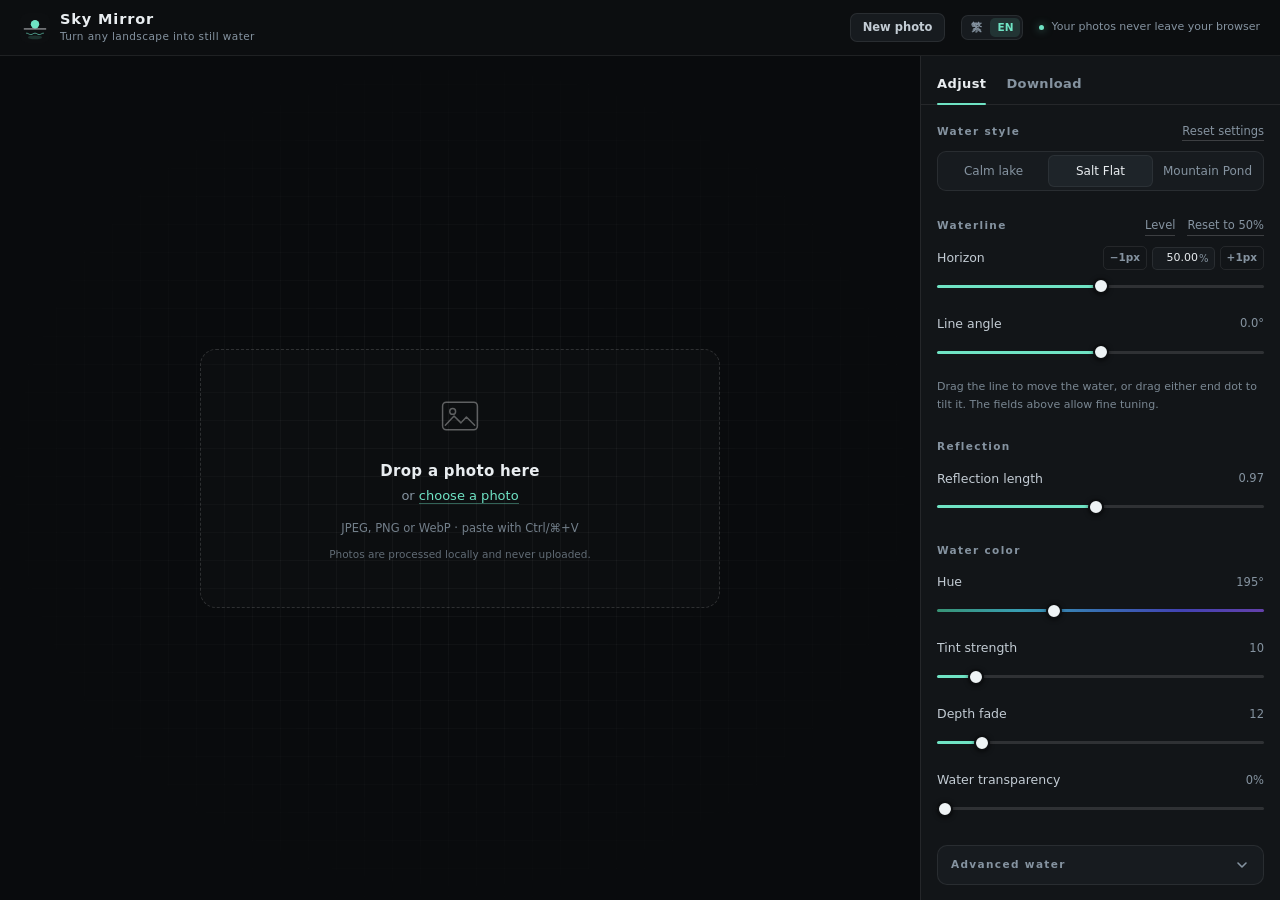
==== index.html @ b27d6a56 "Initial commit — 天空之鏡：把風景照變成水面倒影 純前端的照片倒影產生器。上傳風景照、拖曳水面線、調整倒影與水色、 拖曳裁切框，下載原像素圖片。無後端、不載入外部資源、照片不上傳、 不" ====
<!doctype html>
<html lang="zh-Hant">
<head>
<meta charset="utf-8">
<meta name="viewport" content="width=device-width, initial-scale=1, viewport-fit=cover">
<meta name="theme-color" content="#0d0f11">
<meta name="description" content="上傳照片，拖一條水平線，把風景變成天空之鏡。所有運算都在瀏覽器完成，照片不會上傳。">
<title>天空之鏡 — 把風景變成一水面</title>
<link rel="icon" href="assets/favicon.svg" type="image/svg+xml">
<link rel="stylesheet" href="styles.css">
</head>
<body>

<header class="topbar">
  <div class="brand">
    <img class="brand-mark" src="assets/favicon.svg" alt="" width="30" height="30">
    <div class="brand-text">
      <h1 data-i18n="appName">天空之鏡</h1>
      <p data-i18n="tagline">把風景變成一水面</p>
    </div>
  </div>
  <div class="topbar-side">
    <button type="button" class="topbar-open" id="openPhotoBtn" data-i18n="openPhoto">換照片</button>
    <div class="lang-toggle" role="group" aria-label="語言" data-i18n-aria="langAria">
      <button type="button" data-lang="zh" aria-pressed="true">繁</button>
      <button type="button" data-lang="en" aria-pressed="false">EN</button>
    </div>
    <p class="privacy"><span class="privacy-dot" aria-hidden="true"></span><span data-i18n="privacy">照片不會離開你的瀏覽器</span></p>
  </div>
</header>

<main class="workspace">
  <section class="stage" id="stage" aria-label="預覽區" data-i18n-aria="stageAria">
    <div class="stage-inner" id="stageInner">

      <div class="dropzone" id="dropzone" role="button" tabindex="0" aria-label="上傳照片" data-i18n-aria="uploadAria">
        <svg class="dz-icon" viewBox="0 0 48 48" fill="none" aria-hidden="true">
          <rect x="5" y="9" width="38" height="30" rx="4" stroke="currentColor" stroke-width="1.6"/>
          <circle cx="16" cy="19" r="3.2" stroke="currentColor" stroke-width="1.6"/>
          <path d="M8 34l9.5-10 7.5 7.5L31 25l9 9" stroke="currentColor" stroke-width="1.6" stroke-linecap="round" stroke-linejoin="round"/>
        </svg>
        <p class="dz-title" data-i18n="dzTitle">拖放照片到這裡</p>
        <p class="dz-sub"><span data-i18n="dzOr">或</span> <span class="dz-link" data-i18n="dzChoose">選擇照片</span></p>
        <p class="dz-hint" data-i18n="dzHint">支援 JPEG、PNG、WebP・也可直接貼上（Ctrl/⌘+V）</p>
        <p class="dz-privacy" data-i18n="privacyShort">照片不會上傳，只在你的瀏覽器裡處理。</p>
      </div>

      <div class="canvas-frame" id="canvasFrame" hidden>
        <canvas id="preview"></canvas>

        <div class="horizon" id="horizon" tabindex="0" role="slider"
             aria-label="水平線位置" data-i18n-aria="horizonAria"
             aria-valuemin="0" aria-valuemax="100" aria-valuenow="50" aria-valuetext="50%">
          <span class="horizon-handle horizon-handle--left" data-end="left" aria-hidden="true"></span>
          <span class="horizon-handle horizon-handle--right" data-end="right" aria-hidden="true"></span>
        </div>
        <div class="horizon-label" id="horizonLabel">50.00%</div>

        <div class="crop-layer" id="cropLayer" hidden>
          <div class="crop-frame" id="cropFrame" tabindex="0" role="group"
               aria-label="下載裁切範圍" data-i18n-aria="cropFrameAria">
            <span class="crop-size" id="cropSize"></span>
            <span class="crop-grid" aria-hidden="true"></span>
            <span class="crop-handle crop-handle--nw" data-handle="nw" aria-hidden="true"></span>
            <span class="crop-handle crop-handle--n" data-handle="n" aria-hidden="true"></span>
            <span class="crop-handle crop-handle--ne" data-handle="ne" aria-hidden="true"></span>
            <span class="crop-handle crop-handle--e" data-handle="e" aria-hidden="true"></span>
            <span class="crop-handle crop-handle--se" data-handle="se" aria-hidden="true"></span>
            <span class="crop-handle crop-handle--s" data-handle="s" aria-hidden="true"></span>
            <span class="crop-handle crop-handle--sw" data-handle="sw" aria-hidden="true"></span>
            <span class="crop-handle crop-handle--w" data-handle="w" aria-hidden="true"></span>
          </div>
        </div>

        <div class="stage-tools">
          <button type="button" class="tool-btn" id="compareBtn" aria-pressed="false" data-i18n="compare">看原圖</button>
          <button type="button" class="tool-btn" id="resetBtn" data-i18n="reset">重設</button>
        </div>
        <div class="stage-meta" id="stageMeta"></div>
      </div>

      <div class="loading" id="loading" hidden>
        <span class="spinner" aria-hidden="true"></span>
        <span id="loadingText" data-i18n="loading">讀取照片…</span>
      </div>
    </div>
  </section>

  <aside class="panel is-peek" id="panel" aria-label="設定面板" data-i18n-aria="panelAria">
    <div class="sheet-head">
      <div class="sheet-grip" id="sheetGrip" role="button" tabindex="0"
           aria-label="展開或收合面板" data-i18n-aria="gripAria" aria-expanded="false"><span></span></div>
      <div class="tabs" role="tablist">
        <button class="tab is-active" id="tabAdjust" role="tab" aria-selected="true"
                aria-controls="paneAdjust" type="button" data-i18n="tabAdjust">調整</button>
        <button class="tab" id="tabDownload" role="tab" aria-selected="false"
                aria-controls="paneDownload" type="button" data-i18n="tabDownload">下載</button>
      </div>
    </div>

    <div class="panel-scroll">
      <div class="pane" id="paneAdjust" role="tabpanel" aria-labelledby="tabAdjust">

        <section class="group style-block">
          <div class="group-head">
            <h2 data-i18n="groupStyle">水波風格</h2>
            <div class="group-actions">
              <button type="button" class="link-btn" id="resetParamsBtn" data-i18n="resetParams">重設參數</button>
            </div>
          </div>
          <div class="segmented" id="styleOptions" role="radiogroup" aria-label="水波風格" data-i18n-aria="groupStyle"></div>
        </section>

        <section class="group">
          <div class="group-head">
            <h2 data-i18n="groupWaterline">水面位置</h2>
            <div class="group-actions">
              <button type="button" class="link-btn" id="levelBtn" data-i18n="levelBtn">校正水平</button>
              <button type="button" class="link-btn" id="resetHorizon" data-i18n="resetHorizon">回到 50%</button>
            </div>
          </div>
          <div class="control">
            <div class="control-head">
              <label for="horizonRange" data-i18n="horizon">水平線</label>
              <div class="horizon-tools">
                <button type="button" class="step-btn" id="horizonMinus" aria-label="水平線往上 1 像素" data-i18n-aria="horizonMinusAria">−1px</button>
                <span class="number-wrap">
                  <input type="number" id="horizonNumber" min="0" max="100" step="0.1"
                         inputmode="decimal" value="50.00" aria-label="水平線百分比" data-i18n-aria="horizonNumberAria">
                  <span class="unit">%</span>
                </span>
                <button type="button" class="step-btn" id="horizonPlus" aria-label="水平線往下 1 像素" data-i18n-aria="horizonPlusAria">+1px</button>
              </div>
            </div>
            <input type="range" id="horizonRange" min="0" max="100" step="0.1" value="50">
          </div>
          <div class="control">
            <div class="control-head">
              <label for="tiltRange" data-i18n="tilt">水平角度</label>
              <span class="control-value" id="tiltValue">0.0°</span>
            </div>
            <input type="range" id="tiltRange" min="-89" max="89" step="0.1" value="0"
                   aria-label="水平線角度" data-i18n-aria="tiltAria">
          </div>
          <p class="hint" data-i18n="horizonHint">拖曳白線可移動水面，拖曳兩端圓點可傾斜；也可用上面的數字微調。</p>
        </section>

        <section class="group">
          <h2 data-i18n="groupReflection">倒影</h2>
          <div id="controlsReflection"></div>
        </section>

        <section class="group">
          <h2 data-i18n="groupWater">水色</h2>
          <div id="controlsWater"></div>
        </section>

        <details class="group advanced" id="advancedGroup">
          <summary class="advanced-summary">
            <span data-i18n="advanced">進階水波</span>
            <svg class="chev" viewBox="0 0 16 16" fill="none" aria-hidden="true">
              <path d="M4 6l4 4 4-4" stroke="currentColor" stroke-width="1.6" stroke-linecap="round" stroke-linejoin="round"/>
            </svg>
          </summary>
          <div id="controlsAdvanced"></div>

          <details class="group feature" id="featureNoise" open>
            <summary class="advanced-summary">
              <span data-i18n="featNoise">噪聲位移</span>
              <svg class="chev" viewBox="0 0 16 16" fill="none" aria-hidden="true">
                <path d="M4 6l4 4 4-4" stroke="currentColor" stroke-width="1.6" stroke-linecap="round" stroke-linejoin="round"/>
              </svg>
            </summary>
            <div id="controlsNoise"></div>
          </details>

          <details class="group feature" id="featurePersp" open>
            <summary class="advanced-summary">
              <span data-i18n="featPersp">深度透視</span>
              <svg class="chev" viewBox="0 0 16 16" fill="none" aria-hidden="true">
                <path d="M4 6l4 4 4-4" stroke="currentColor" stroke-width="1.6" stroke-linecap="round" stroke-linejoin="round"/>
              </svg>
            </summary>
            <div id="controlsPersp"></div>
          </details>

        </details>

        <p class="hint hint--foot" id="hintFoot" data-i18n="hintFoot">倒影只取自水平線以上的畫面。被前景遮住的景物，水裡不會出現。</p>
      </div>

      <div class="pane" id="paneDownload" role="tabpanel" aria-labelledby="tabDownload" hidden>
        <section class="group">
          <h2 data-i18n="outputSize">裁切比例</h2>
          <div class="segmented" id="ratioOptions" role="radiogroup" aria-label="裁切比例" data-i18n-aria="outputSizeAria"></div>
          <p class="estimate" id="estimate">—</p>
          <p class="hint" id="cropNote" data-i18n="cropNote">拖曳框內可移動；拉四角或四邊可調整大小。</p>
        </section>

        <section class="group">
          <h2 data-i18n="format">格式</h2>
          <div class="segmented" id="formatOptions" role="radiogroup" aria-label="輸出格式" data-i18n-aria="formatAria"></div>
          <div class="control control-quality" id="qualityRow">
            <div class="control-head">
              <label for="quality" data-i18n="jpegQuality">JPEG 品質</label>
              <span class="control-value" id="qualityValue">92</span>
            </div>
            <input type="range" id="quality" min="60" max="100" step="1" value="92">
          </div>
        </section>

        <div class="export-actions">
          <button type="button" class="primary-btn" id="exportBtn" disabled data-i18n="downloadBtn">下載圖片</button>
          <div class="export-progress" id="exportProgress" hidden>
            <div class="progress-track"><div class="progress-bar" id="progressBar"></div></div>
            <div class="progress-meta">
              <span id="progressText">0%</span>
              <button type="button" class="link-btn" id="cancelExport" data-i18n="cancel">取消</button>
            </div>
          </div>
          <p class="hint" data-i18n="downloadHint">下載時會用所選尺寸重新完整運算；完成後自動儲存。</p>
        </div>
      </div>
    </div>
  </aside>
</main>

<input type="file" id="fileInput" accept="image/*" hidden>
<div class="toast" id="toast" role="status" aria-live="polite"></div>

<script src="render.js"></script>
<script src="app.js"></script>
</body>
</html>
---- styles.css ----
:root {
  --bg: #0b0d0f;
  --surface: #121518;
  --surface-2: #171b1f;
  --surface-3: #1e2429;
  --line: rgba(255, 255, 255, .08);
  --line-strong: rgba(255, 255, 255, .15);
  --text: #e9edf0;
  --text-2: #c3ccd4;
  --muted: #8593a0;
  --accent: #6fe3c4;
  --accent-dim: rgba(111, 227, 196, .13);
  --danger: #ff8b7a;
  --header-h: 56px;
  --panel-w: 360px;
  --ease: cubic-bezier(.22, .61, .36, 1);
}

* { box-sizing: border-box; }

[hidden] { display: none !important; }

html, body { height: 100%; }

html {
  color-scheme: dark;
  -webkit-text-size-adjust: 100%;
}

body {
  margin: 0;
  height: 100dvh;
  display: flex;
  flex-direction: column;
  overflow: hidden;
  background: var(--bg);
  color: var(--text);
  font-family: system-ui, -apple-system, "Segoe UI", "Noto Sans TC", "PingFang TC", "Microsoft JhengHei", sans-serif;
  font-size: 14px;
  line-height: 1.5;
  -webkit-font-smoothing: antialiased;
  overscroll-behavior: none;
}

::selection { background: rgba(111, 227, 196, .25); }

button, input { font: inherit; color: inherit; }

button { cursor: pointer; }

:focus-visible {
  outline: 2px solid var(--accent);
  outline-offset: 2px;
}

/* ---------- 頂部 ---------- */

.topbar {
  flex: 0 0 var(--header-h);
  height: var(--header-h);
  display: flex;
  align-items: center;
  justify-content: space-between;
  gap: 16px;
  padding: 0 20px;
  padding-top: env(safe-area-inset-top);
  background: rgba(13, 15, 17, .92);
  border-bottom: 1px solid var(--line);
  z-index: 40;
}

.brand {
  display: flex;
  align-items: center;
  gap: 10px;
  min-width: 0;
}

.brand-mark {
  width: 30px;
  height: 30px;
  border-radius: 8px;
  flex: 0 0 auto;
}

.brand-text h1 {
  margin: 0;
  font-size: 14.5px;
  font-weight: 650;
  letter-spacing: .06em;
  line-height: 1.25;
}

.brand-text p {
  margin: 1px 0 0;
  font-size: 10.5px;
  color: var(--muted);
  letter-spacing: .04em;
}

.privacy {
  display: flex;
  align-items: center;
  gap: 7px;
  margin: 0;
  font-size: 11px;
  color: var(--muted);
  white-space: nowrap;
}

.privacy-dot {
  width: 5px;
  height: 5px;
  border-radius: 50%;
  background: var(--accent);
  box-shadow: 0 0 8px rgba(111, 227, 196, .6);
}

.topbar-side {
  display: flex;
  align-items: center;
  gap: 16px;
  min-width: 0;
}

.topbar-open {
  flex: 0 0 auto;
  padding: 5px 12px;
  font-size: 11.5px;
  font-weight: 600;
  color: var(--text-2);
  background: var(--surface-2);
  border: 1px solid var(--line);
  border-radius: 7px;
  transition: color .14s, background .14s, border-color .14s;
}

.topbar-open:hover {
  color: var(--accent);
  border-color: var(--accent);
  background: var(--accent-dim);
}

.lang-toggle {
  display: inline-flex;
  flex: 0 0 auto;
  gap: 1px;
  padding: 2px;
  background: var(--surface-2);
  border: 1px solid var(--line);
  border-radius: 7px;
}

.lang-toggle button {
  padding: 1px 7px;
  font-size: 10.5px;
  font-weight: 600;
  line-height: 1.7;
  color: var(--muted);
  background: none;
  border: 0;
  border-radius: 5px;
  transition: color .14s, background .14s;
}

.lang-toggle button:hover { color: var(--text-2); }

.lang-toggle button[aria-pressed="true"] {
  color: var(--accent);
  background: var(--accent-dim);
}

.dz-privacy {
  margin: 10px 0 0;
  font-size: 10.5px;
  color: rgba(133, 147, 160, .7);
}

/* ---------- 主區 ---------- */

.workspace {
  flex: 1;
  min-height: 0;
  display: grid;
  grid-template-columns: minmax(0, 1fr) var(--panel-w);
}

.stage {
  position: relative;
  min-width: 0;
  min-height: 0;
  overflow: hidden;
  background: #090b0d;
}

.stage::before {
  content: "";
  position: absolute;
  inset: 0;
  background-image:
    linear-gradient(rgba(255, 255, 255, .035) 1px, transparent 1px),
    linear-gradient(90deg, rgba(255, 255, 255, .035) 1px, transparent 1px);
  background-size: 28px 28px;
  -webkit-mask-image: radial-gradient(ellipse at center, #000 20%, transparent 78%);
  mask-image: radial-gradient(ellipse at center, #000 20%, transparent 78%);
  pointer-events: none;
}

.stage-inner {
  position: absolute;
  inset: 0;
  display: flex;
  align-items: center;
  justify-content: center;
  padding: 26px;
}

/* 空白狀態 */

.dropzone {
  position: relative;
  width: min(520px, 100%);
  padding: 44px 28px;
  text-align: center;
  border: 1.5px dashed rgba(255, 255, 255, .14);
  border-radius: 16px;
  background: rgba(255, 255, 255, .015);
  transition: border-color .16s, background .16s;
}

.dropzone:hover,
.dropzone.is-drag {
  border-color: rgba(111, 227, 196, .6);
  background: var(--accent-dim);
}

.dz-icon {
  width: 44px;
  height: 44px;
  margin-bottom: 16px;
  color: rgba(255, 255, 255, .34);
}

.dz-title {
  margin: 0;
  font-size: 15px;
  font-weight: 600;
  letter-spacing: .02em;
}

.dz-sub {
  margin: 4px 0 0;
  font-size: 13px;
  color: var(--muted);
}

.dz-link {
  color: var(--accent);
  border-bottom: 1px solid rgba(111, 227, 196, .4);
}

.dz-hint {
  margin: 14px 0 0;
  font-size: 11.5px;
  color: rgba(133, 147, 160, .85);
}

/* 畫布 */

.canvas-frame {
  position: relative;
  line-height: 0;
  overflow: hidden;
  touch-action: none;
  user-select: none;
  -webkit-user-select: none;
  border-radius: 8px;
  box-shadow:
    0 0 0 1px rgba(255, 255, 255, .07),
    0 30px 80px -24px rgba(0, 0, 0, .9);
}

#preview {
  display: block;
  width: 100%;
  height: 100%;
  border-radius: 8px;
  background: #101316;
}

.horizon {
  position: absolute;
  left: 0;
  top: 50%;
  width: 100%;
  height: 0;
  border-top: 1px solid rgba(255, 255, 255, .88);
  transform: rotate(0deg);
  transform-origin: 50% 50%;
  cursor: ns-resize;
  z-index: 3;
  touch-action: none;
}

.horizon::before {
  content: "";
  position: absolute;
  left: 0;
  right: 0;
  top: -16px;
  height: 32px;
}

.horizon:focus-visible {
  outline: none;
  box-shadow: 0 -2px 0 rgba(111, 227, 196, .9);
}

.horizon-handle {
  position: absolute;
  top: -7px;
  width: 14px;
  height: 14px;
  border-radius: 50%;
  background: #fff;
  box-shadow: 0 1px 5px rgba(0, 0, 0, .7), 0 0 0 2px rgba(255, 255, 255, .16);
  cursor: grab;
  touch-action: none;
}

.horizon-handle::before {
  content: "";
  position: absolute;
  inset: -12px;
}

.horizon-handle:active { cursor: grabbing; }

.horizon-handle--left { left: -7px; }
.horizon-handle--right { right: -7px; }

.horizon.is-vertical {
  border-top: 0;
  border-left: 1px solid rgba(255, 255, 255, .88);
  cursor: ew-resize;
}

.horizon.is-vertical::before {
  left: -16px;
  right: auto;
  top: 0;
  bottom: 0;
  width: 32px;
  height: auto;
}

.horizon.is-vertical .horizon-handle {
  top: auto;
}

.horizon.is-vertical .horizon-handle--left {
  left: -7px;
  top: -7px;
  right: auto;
}

.horizon.is-vertical .horizon-handle--right {
  left: -7px;
  right: auto;
  top: auto;
  bottom: -7px;
}

.horizon-label {
  position: absolute;
  left: 50%;
  top: 50%;
  transform: translate(-50%, calc(-100% - 12px));
  padding: 2px 7px;
  font-size: 10.5px;
  font-variant-numeric: tabular-nums;
  line-height: 1.5;
  color: #fff;
  white-space: nowrap;
  background: rgba(10, 12, 14, .85);
  border: 1px solid rgba(255, 255, 255, .16);
  border-radius: 5px;
  pointer-events: none;
  z-index: 3;
}

.canvas-frame.is-cropping .horizon,
.canvas-frame.is-cropping .horizon-label { display: none; }

.stage-tools {
  position: absolute;
  left: 10px;
  bottom: 10px;
  display: flex;
  gap: 6px;
  z-index: 4;
}

.tool-btn {
  padding: 6px 10px;
  font-size: 11.5px;
  font-weight: 600;
  color: rgba(233, 237, 240, .85);
  background: rgba(12, 15, 17, .74);
  border: 1px solid rgba(255, 255, 255, .13);
  border-radius: 7px;
  backdrop-filter: blur(10px);
  -webkit-backdrop-filter: blur(10px);
  transition: color .14s, border-color .14s, background .14s;
}

.tool-btn:hover,
.tool-btn.is-active {
  color: var(--accent);
  border-color: rgba(111, 227, 196, .5);
  background: rgba(12, 20, 18, .85);
}

.stage-meta {
  position: absolute;
  right: 10px;
  bottom: 10px;
  padding: 3px 7px;
  font-size: 10.5px;
  font-variant-numeric: tabular-nums;
  color: rgba(255, 255, 255, .55);
  background: rgba(12, 15, 17, .6);
  border-radius: 5px;
  backdrop-filter: blur(8px);
  -webkit-backdrop-filter: blur(8px);
  pointer-events: none;
}

/* 下載裁切框 */

.crop-layer {
  position: absolute;
  inset: 0;
  z-index: 2;
  overflow: hidden;
  border-radius: 8px;
  pointer-events: none;
}

.crop-frame {
  position: absolute;
  border: 1px solid rgba(255, 255, 255, .92);
  box-shadow:
    0 0 0 9999px rgba(5, 8, 10, .55),
    0 0 0 1px rgba(0, 0, 0, .35);
  cursor: move;
  pointer-events: auto;
  touch-action: none;
}

.crop-frame:focus-visible {
  outline: 2px solid var(--accent);
  outline-offset: -2px;
}

.crop-grid {
  position: absolute;
  inset: 0;
  pointer-events: none;
  background-image:
    linear-gradient(to right,
      transparent calc(33.333% - .5px), rgba(255, 255, 255, .28) calc(33.333% - .5px),
      rgba(255, 255, 255, .28) calc(33.333% + .5px), transparent calc(33.333% + .5px),
      transparent calc(66.666% - .5px), rgba(255, 255, 255, .28) calc(66.666% - .5px),
      rgba(255, 255, 255, .28) calc(66.666% + .5px), transparent calc(66.666% + .5px)),
    linear-gradient(to bottom,
      transparent calc(33.333% - .5px), rgba(255, 255, 255, .28) calc(33.333% - .5px),
      rgba(255, 255, 255, .28) calc(33.333% + .5px), transparent calc(33.333% + .5px),
      transparent calc(66.666% - .5px), rgba(255, 255, 255, .28) calc(66.666% - .5px),
      rgba(255, 255, 255, .28) calc(66.666% + .5px), transparent calc(66.666% + .5px));
}

.crop-handle {
  position: absolute;
  z-index: 2;
  width: 12px;
  height: 12px;
  background: #fff;
  border-radius: 2px;
  box-shadow: 0 1px 4px rgba(0, 0, 0, .7);
  pointer-events: auto;
  touch-action: none;
}

.crop-handle::before {
  content: "";
  position: absolute;
  inset: -11px;
}

/* 把手放在框內，避免裁切框貼齊畫布邊緣時被 .crop-layer 的 overflow 裁掉。 */
.crop-handle--nw { left: 0; top: 0; cursor: nwse-resize; }
.crop-handle--n { left: calc(50% - 6px); top: 0; cursor: ns-resize; }
.crop-handle--ne { right: 0; top: 0; cursor: nesw-resize; }
.crop-handle--e { right: 0; top: calc(50% - 6px); cursor: ew-resize; }
.crop-handle--se { right: 0; bottom: 0; cursor: nwse-resize; }
.crop-handle--s { left: calc(50% - 6px); bottom: 0; cursor: ns-resize; }
.crop-handle--sw { left: 0; bottom: 0; cursor: nesw-resize; }
.crop-handle--w { left: 0; top: calc(50% - 6px); cursor: ew-resize; }

.crop-size {
  position: absolute;
  left: 20px;
  top: 8px;
  max-width: calc(100% - 30px);
  padding: 2px 6px;
  overflow: hidden;
  font-size: 10.5px;
  font-variant-numeric: tabular-nums;
  line-height: 1.5;
  color: #fff;
  white-space: nowrap;
  text-overflow: ellipsis;
  background: rgba(10, 12, 14, .8);
  border-radius: 4px;
  pointer-events: none;
}

/* 載入 */

.loading {
  position: absolute;
  inset: 0;
  z-index: 12;
  display: flex;
  align-items: center;
  justify-content: center;
  gap: 10px;
  font-size: 12.5px;
  color: var(--text-2);
  background: rgba(9, 11, 13, .72);
  backdrop-filter: blur(4px);
  -webkit-backdrop-filter: blur(4px);
}

.spinner {
  width: 18px;
  height: 18px;
  border: 2px solid rgba(111, 227, 196, .25);
  border-top-color: var(--accent);
  border-radius: 50%;
  animation: spin .7s linear infinite;
}

@keyframes spin { to { transform: rotate(360deg); } }

/* ---------- 面板 ---------- */

.panel {
  display: flex;
  flex-direction: column;
  min-height: 0;
  background: var(--surface);
  border-left: 1px solid var(--line);
}

.sheet-head {
  flex: 0 0 auto;
  padding: 10px 16px 0;
  border-bottom: 1px solid var(--line);
}

.sheet-grip { display: none; }

.tabs {
  display: flex;
  gap: 20px;
}

.tab {
  position: relative;
  padding: 8px 0 10px;
  font-size: 13px;
  font-weight: 600;
  letter-spacing: .03em;
  color: var(--muted);
  background: none;
  border: 0;
  transition: color .14s;
}

.tab:hover { color: var(--text-2); }

.tab.is-active { color: var(--text); }

.tab.is-active::after {
  content: "";
  position: absolute;
  left: 0;
  right: 0;
  bottom: -1px;
  height: 2px;
  border-radius: 2px;
  background: var(--accent);
}

.panel-scroll {
  flex: 1;
  min-height: 0;
  overflow-y: auto;
  padding: 18px 16px calc(22px + env(safe-area-inset-bottom));
  scrollbar-width: thin;
  scrollbar-color: rgba(255, 255, 255, .14) transparent;
  transition: opacity .18s var(--ease);
}

.panel-scroll::-webkit-scrollbar { width: 10px; }
.panel-scroll::-webkit-scrollbar-thumb {
  background: rgba(255, 255, 255, .13);
  border: 3px solid var(--surface);
  border-radius: 8px;
}

.group { margin-bottom: 26px; }

.group h2 {
  margin: 0 0 12px;
  font-size: 10.5px;
  font-weight: 600;
  letter-spacing: .13em;
  color: var(--muted);
}

.group-head {
  display: flex;
  align-items: baseline;
  justify-content: space-between;
  gap: 12px;
}

.group-head h2 { margin-bottom: 12px; }

.group-actions {
  display: flex;
  flex-wrap: wrap;
  justify-content: flex-end;
  gap: 4px 12px;
}

/* 進階（收合） */

.advanced {
  padding: 0;
  background: var(--surface-2);
  border: 1px solid var(--line);
  border-radius: 10px;
  overflow: hidden;
}

.advanced-summary {
  display: flex;
  align-items: center;
  justify-content: space-between;
  gap: 10px;
  padding: 11px 13px;
  font-size: 10.5px;
  font-weight: 600;
  letter-spacing: .13em;
  color: var(--muted);
  list-style: none;
  cursor: pointer;
  user-select: none;
  -webkit-user-select: none;
}

.advanced-summary::-webkit-details-marker { display: none; }

.advanced-summary .chev {
  width: 16px;
  height: 16px;
  flex: 0 0 auto;
  transition: transform .18s var(--ease);
}

.advanced[open] .chev { transform: rotate(180deg); }

.advanced > #controlsAdvanced { padding: 2px 13px 14px; }

/* 特徵子區塊（噪聲 / 透視 / 動態模糊） */
.advanced .feature {
  margin: 10px 0 0;
  background: var(--surface);
  border: 1px solid var(--line);
}

.advanced .feature > div { padding: 2px 13px 14px; }

.advanced .feature > .advanced-summary { letter-spacing: .08em; }

.hint {
  margin: 8px 0 0;
  font-size: 11px;
  line-height: 1.6;
  color: rgba(133, 147, 160, .9);
}

.hint--foot {
  margin-top: 4px;
  padding-top: 14px;
  border-top: 1px solid var(--line);
}

.control { margin-bottom: 16px; }
.control:last-child { margin-bottom: 0; }

.control-head {
  display: flex;
  align-items: center;
  justify-content: space-between;
  gap: 10px;
  margin-bottom: 6px;
  min-height: 24px;
}

.control-head label {
  font-size: 12.5px;
  color: var(--text-2);
}

.control-value {
  font-size: 11.5px;
  font-variant-numeric: tabular-nums;
  color: var(--muted);
}

/* 水平線微調 */

.horizon-tools {
  display: flex;
  align-items: center;
  gap: 5px;
}

.step-btn {
  padding: 3px 6px;
  font-size: 10.5px;
  font-weight: 600;
  font-variant-numeric: tabular-nums;
  color: var(--muted);
  background: transparent;
  border: 1px solid var(--line);
  border-radius: 5px;
  transition: color .14s, border-color .14s;
}

.step-btn:hover {
  color: var(--accent);
  border-color: rgba(111, 227, 196, .5);
}

.number-wrap {
  display: inline-flex;
  align-items: center;
  gap: 1px;
  padding: 0 5px;
  height: 23px;
  background: var(--surface-2);
  border: 1px solid var(--line);
  border-radius: 5px;
}

.number-wrap input {
  width: 40px;
  padding: 0;
  font-size: 11px;
  font-variant-numeric: tabular-nums;
  text-align: right;
  color: var(--text);
  background: none;
  border: 0;
  outline: none;
  appearance: textfield;
  -moz-appearance: textfield;
}

.number-wrap input::-webkit-outer-spin-button,
.number-wrap input::-webkit-inner-spin-button {
  -webkit-appearance: none;
  margin: 0;
}

.number-wrap .unit {
  font-size: 10px;
  color: var(--muted);
}

/* 滑桿 */

input[type="range"] {
  --fill: 50%;
  display: block;
  width: 100%;
  height: 20px;
  margin: 0;
  background: transparent;
  appearance: none;
  -webkit-appearance: none;
  cursor: pointer;
}

input[type="range"]::-webkit-slider-runnable-track {
  height: 3px;
  border-radius: 2px;
  background: linear-gradient(to right,
    var(--accent) 0 var(--fill),
    rgba(255, 255, 255, .12) var(--fill) 100%);
}

input[type="range"]::-webkit-slider-thumb {
  appearance: none;
  -webkit-appearance: none;
  width: 16px;
  height: 16px;
  margin-top: -6.5px;
  border-radius: 50%;
  background: #eef3f5;
  border: 2px solid #0d0f11;
  box-shadow: 0 1px 4px rgba(0, 0, 0, .55);
  transition: transform .12s var(--ease);
}

input[type="range"]:hover::-webkit-slider-thumb { transform: scale(1.08); }

input[type="range"]:focus-visible { outline: none; }

input[type="range"]:focus-visible::-webkit-slider-thumb {
  box-shadow: 0 0 0 3px rgba(111, 227, 196, .35);
}

input[type="range"]::-moz-range-track {
  height: 3px;
  border-radius: 2px;
  background: rgba(255, 255, 255, .12);
}

input[type="range"]::-moz-range-progress {
  height: 3px;
  border-radius: 2px;
  background: var(--accent);
}

input[type="range"]::-moz-range-thumb {
  width: 16px;
  height: 16px;
  border-radius: 50%;
  background: #eef3f5;
  border: 2px solid #0d0f11;
  box-shadow: 0 1px 4px rgba(0, 0, 0, .55);
}

.control-hue input[type="range"]::-webkit-slider-runnable-track {
  background: linear-gradient(90deg,
    hsl(160, 45%, 40%),
    hsl(190, 52%, 46%),
    hsl(215, 52%, 46%),
    hsl(240, 46%, 48%),
    hsl(260, 45%, 46%));
}

.control-hue input[type="range"]::-moz-range-track {
  background: linear-gradient(90deg,
    hsl(160, 45%, 40%),
    hsl(190, 52%, 46%),
    hsl(215, 52%, 46%),
    hsl(240, 46%, 48%),
    hsl(260, 45%, 46%));
}

.control-hue input[type="range"]::-moz-range-progress {
  background: transparent;
}

/* 匯出 */

.segmented {
  display: flex;
  gap: 2px;
  padding: 3px;
  background: var(--surface-2);
  border: 1px solid var(--line);
  border-radius: 9px;
}

.segmented--compact {
  margin-top: 8px;
  padding: 2px;
}

.segmented--compact .seg-btn {
  padding: 5px 4px;
  font-size: 11.5px;
}

.seg-btn {
  flex: 1;
  min-width: 0;
  padding: 7px 4px;
  font-size: 12px;
  font-variant-numeric: tabular-nums;
  color: var(--muted);
  background: transparent;
  border: 0;
  border-radius: 6px;
  transition: color .14s, background .14s;
}

.seg-btn:hover { color: var(--text-2); }

.seg-btn.is-active {
  color: var(--text);
  background: var(--surface-3);
  box-shadow: inset 0 0 0 1px rgba(255, 255, 255, .06);
}

.estimate {
  margin: 10px 0 0;
  font-size: 11.5px;
  font-variant-numeric: tabular-nums;
  color: var(--muted);
}

.custom-size {
  display: flex;
  align-items: flex-end;
  gap: 8px;
  margin-top: 10px;
}

.size-field {
  flex: 1;
  min-width: 0;
  display: flex;
  flex-direction: column;
  gap: 5px;
  font-size: 11px;
  color: var(--muted);
}

.size-field .number-wrap {
  height: 32px;
  padding: 0 8px;
}

.size-field .number-wrap input {
  width: 100%;
  font-size: 13px;
  text-align: left;
}

.size-x {
  flex: 0 0 auto;
  padding-bottom: 8px;
  font-size: 12px;
  color: var(--muted);
}

.control-quality { margin-top: 16px; }

.export-actions {
  position: sticky;
  bottom: 0;
  z-index: 2;
  margin-top: 4px;
  padding: 18px 0 2px;
  background: var(--surface);
  border-top: 1px solid var(--line);
}

.primary-btn {
  width: 100%;
  height: 44px;
  font-size: 14px;
  font-weight: 700;
  letter-spacing: .03em;
  color: #06201a;
  background: var(--accent);
  border: 0;
  border-radius: 9px;
  transition: filter .14s, opacity .14s;
}

.primary-btn:hover:not(:disabled) { filter: brightness(1.08); }

.primary-btn:disabled {
  opacity: .38;
  cursor: not-allowed;
}

.export-progress { margin-top: 14px; }

.progress-track {
  height: 4px;
  border-radius: 2px;
  background: rgba(255, 255, 255, .1);
  overflow: hidden;
}

.progress-bar {
  width: 0;
  height: 100%;
  border-radius: 2px;
  background: var(--accent);
  transition: width .12s linear;
}

.progress-meta {
  display: flex;
  align-items: center;
  justify-content: space-between;
  margin-top: 7px;
  font-size: 11.5px;
  font-variant-numeric: tabular-nums;
  color: var(--muted);
}

.link-btn {
  padding: 0;
  font-size: 11.5px;
  color: var(--muted);
  background: none;
  border: 0;
  border-bottom: 1px solid rgba(255, 255, 255, .18);
  transition: color .14s, border-color .14s;
}

.link-btn:hover {
  color: var(--accent);
  border-color: rgba(111, 227, 196, .5);
}

/* ---------- Toast ---------- */

.toast {
  position: fixed;
  left: 50%;
  bottom: 26px;
  z-index: 100;
  max-width: min(440px, calc(100vw - 32px));
  padding: 10px 16px;
  font-size: 12.5px;
  line-height: 1.5;
  color: var(--text);
  background: #1b2126;
  border: 1px solid var(--line-strong);
  border-radius: 9px;
  box-shadow: 0 12px 32px rgba(0, 0, 0, .5);
  opacity: 0;
  pointer-events: none;
  transform: translate(-50%, 6px);
  transition: opacity .18s, transform .18s var(--ease);
}

.toast.is-show {
  opacity: 1;
  transform: translate(-50%, 0);
}

.toast.is-error { border-color: rgba(255, 139, 122, .5); }

/* ---------- 手機 ---------- */

@media (max-width: 899px) {
  .topbar { padding: 0 14px; gap: 10px; }
  .brand-text p { display: none; }
  .topbar-side { gap: 10px; }
  .privacy { display: none; }

  .workspace { display: block; position: relative; }

  .stage { position: absolute; inset: 0; }

  .stage-inner { padding: 12px 14px 112px; }

  .stage-tools { left: 8px; bottom: 8px; }
  .stage-meta { right: 8px; bottom: 8px; }

  .horizon-handle {
    width: 18px;
    height: 18px;
    top: -9px;
  }

  .horizon-handle--left { left: -9px; }
  .horizon-handle--right { right: -9px; }

  .crop-handle {
    width: 16px;
    height: 16px;
  }

  .crop-handle--nw { left: 0; top: 0; }
  .crop-handle--n { left: calc(50% - 8px); top: 0; }
  .crop-handle--ne { right: 0; top: 0; }
  .crop-handle--e { right: 0; top: calc(50% - 8px); }
  .crop-handle--se { right: 0; bottom: 0; }
  .crop-handle--s { left: calc(50% - 8px); bottom: 0; }
  .crop-handle--sw { left: 0; bottom: 0; }
  .crop-handle--w { left: 0; top: calc(50% - 8px); }

  .crop-size {
    left: 24px;
    max-width: calc(100% - 34px);
  }

  .advanced-summary { padding: 12px 13px; }

  .panel {
    position: fixed;
    left: 0;
    right: 0;
    bottom: 0;
    z-index: 30;
    height: 88dvh;
    border-left: 0;
    border-top: 1px solid var(--line-strong);
    border-radius: 16px 16px 0 0;
    box-shadow: 0 -24px 60px rgba(0, 0, 0, .65);
    overflow: hidden;
    transform: translateY(calc(88dvh - 96px));
    transition: transform .24s var(--ease);
  }

  .panel.is-peek { transform: translateY(calc(88dvh - 96px)); }
  .panel.is-half { transform: translateY(40dvh); }
  .panel.is-full { transform: translateY(0); }
  .panel.is-dragging { transition: none; }

  .panel.is-peek .panel-scroll { opacity: 0; }
  .panel.is-half .panel-scroll,
  .panel.is-full .panel-scroll { opacity: 1; }

  .sheet-head { padding: 2px 16px 0; }

  .sheet-grip {
    display: flex;
    align-items: center;
    justify-content: center;
    height: 22px;
    cursor: grab;
    touch-action: none;
  }

  .sheet-grip:active { cursor: grabbing; }

  .sheet-grip span {
    width: 36px;
    height: 4px;
    border-radius: 2px;
    background: rgba(255, 255, 255, .26);
  }

  .tabs { gap: 24px; }

  .panel-scroll { padding: 16px 16px calc(24px + env(safe-area-inset-bottom)); }

  .toast {
    left: 14px;
    right: 14px;
    bottom: calc(110px + env(safe-area-inset-bottom));
    max-width: none;
    text-align: center;
    transform: translateY(6px);
  }

  .toast.is-show { transform: translateY(0); }

  input[type="range"] { height: 30px; }

  input[type="range"]::-webkit-slider-thumb {
    width: 20px;
    height: 20px;
    margin-top: -8.5px;
  }

  input[type="range"]::-moz-range-thumb {
    width: 20px;
    height: 20px;
  }

  .primary-btn { height: 48px; }
}

@media (max-width: 899px) and (max-height: 620px) {
  .panel { height: 92dvh; }
  .panel.is-peek { transform: translateY(calc(92dvh - 96px)); }
  .panel.is-half { transform: translateY(36dvh); }
}

@media (prefers-reduced-motion: reduce) {
  *, *::before, *::after {
    animation-duration: .01ms !important;
    transition-duration: .01ms !important;
    scroll-behavior: auto !important;
  }
}
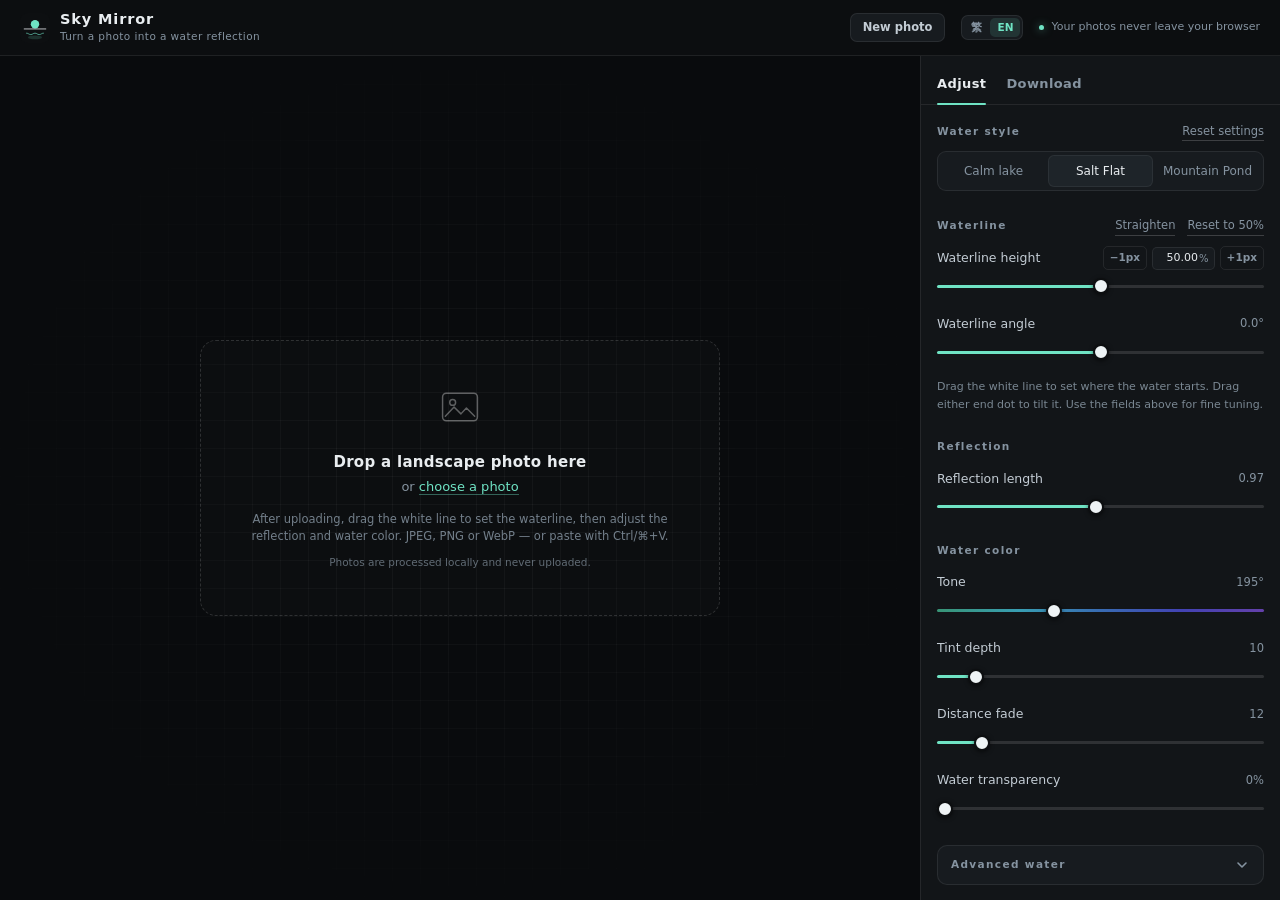
==== commit b022e01b: "ui: 白話化介面文案，第一眼就知道怎麼用 - 標題與描述：修正不通順的「把風景變成一水面」→「把風景照變成水面倒影」 - 空狀態提示改為說明流程：上傳後拖白線 → 決定水面位置 → 調倒影與水色 -" ====
--- a/index.html
+++ b/index.html
@@ -4,8 +4,8 @@
 <meta charset="utf-8">
 <meta name="viewport" content="width=device-width, initial-scale=1, viewport-fit=cover">
 <meta name="theme-color" content="#0d0f11">
-<meta name="description" content="上傳照片，拖一條水平線，把風景變成天空之鏡。所有運算都在瀏覽器完成，照片不會上傳。">
-<title>天空之鏡 — 把風景變成一水面</title>
+<meta name="description" content="上傳風景照，拖一條白線決定水面位置，下半部就變成倒影，再下載成圖片。全程在瀏覽器完成，照片不會上傳。">
+<title>天空之鏡 — 把風景照變成水面倒影</title>
 <link rel="icon" href="assets/favicon.svg" type="image/svg+xml">
 <link rel="stylesheet" href="styles.css">
 </head>
@@ -16,7 +16,7 @@
     <img class="brand-mark" src="assets/favicon.svg" alt="" width="30" height="30">
     <div class="brand-text">
       <h1 data-i18n="appName">天空之鏡</h1>
-      <p data-i18n="tagline">把風景變成一水面</p>
+      <p data-i18n="tagline">把風景照變成水面倒影</p>
     </div>
   </div>
   <div class="topbar-side">
@@ -39,9 +39,9 @@
           <circle cx="16" cy="19" r="3.2" stroke="currentColor" stroke-width="1.6"/>
           <path d="M8 34l9.5-10 7.5 7.5L31 25l9 9" stroke="currentColor" stroke-width="1.6" stroke-linecap="round" stroke-linejoin="round"/>
         </svg>
-        <p class="dz-title" data-i18n="dzTitle">拖放照片到這裡</p>
+        <p class="dz-title" data-i18n="dzTitle">拖放風景照到這裡</p>
         <p class="dz-sub"><span data-i18n="dzOr">或</span> <span class="dz-link" data-i18n="dzChoose">選擇照片</span></p>
-        <p class="dz-hint" data-i18n="dzHint">支援 JPEG、PNG、WebP・也可直接貼上（Ctrl/⌘+V）</p>
+        <p class="dz-hint" data-i18n="dzHint">上傳後拖曳白線決定水面位置，再調整倒影與水色。支援 JPEG、PNG、WebP，也可直接貼上（Ctrl/⌘+V）。</p>
         <p class="dz-privacy" data-i18n="privacyShort">照片不會上傳，只在你的瀏覽器裡處理。</p>
       </div>
 
@@ -115,18 +115,18 @@
           <div class="group-head">
             <h2 data-i18n="groupWaterline">水面位置</h2>
             <div class="group-actions">
-              <button type="button" class="link-btn" id="levelBtn" data-i18n="levelBtn">校正水平</button>
+              <button type="button" class="link-btn" id="levelBtn" data-i18n="levelBtn">擺正水平線</button>
               <button type="button" class="link-btn" id="resetHorizon" data-i18n="resetHorizon">回到 50%</button>
             </div>
           </div>
           <div class="control">
             <div class="control-head">
-              <label for="horizonRange" data-i18n="horizon">水平線</label>
+              <label for="horizonRange" data-i18n="horizon">水平線高度</label>
               <div class="horizon-tools">
                 <button type="button" class="step-btn" id="horizonMinus" aria-label="水平線往上 1 像素" data-i18n-aria="horizonMinusAria">−1px</button>
                 <span class="number-wrap">
                   <input type="number" id="horizonNumber" min="0" max="100" step="0.1"
-                         inputmode="decimal" value="50.00" aria-label="水平線百分比" data-i18n-aria="horizonNumberAria">
+                         inputmode="decimal" value="50.00" aria-label="水面線高度百分比" data-i18n-aria="horizonNumberAria">
                   <span class="unit">%</span>
                 </span>
                 <button type="button" class="step-btn" id="horizonPlus" aria-label="水平線往下 1 像素" data-i18n-aria="horizonPlusAria">+1px</button>
@@ -136,13 +136,13 @@
           </div>
           <div class="control">
             <div class="control-head">
-              <label for="tiltRange" data-i18n="tilt">水平角度</label>
+              <label for="tiltRange" data-i18n="tilt">水面傾斜角度</label>
               <span class="control-value" id="tiltValue">0.0°</span>
             </div>
             <input type="range" id="tiltRange" min="-89" max="89" step="0.1" value="0"
-                   aria-label="水平線角度" data-i18n-aria="tiltAria">
-          </div>
-          <p class="hint" data-i18n="horizonHint">拖曳白線可移動水面，拖曳兩端圓點可傾斜；也可用上面的數字微調。</p>
+                   aria-label="水面傾斜角度" data-i18n-aria="tiltAria">
+          </div>
+          <p class="hint" data-i18n="horizonHint">拖曳畫面中的白線決定水面高度；拖兩端的圓點可以傾斜。也可以用上面的數字微調。</p>
         </section>
 
         <section class="group">
@@ -166,7 +166,7 @@
 
           <details class="group feature" id="featureNoise" open>
             <summary class="advanced-summary">
-              <span data-i18n="featNoise">噪聲位移</span>
+              <span data-i18n="featNoise">不規則波紋</span>
               <svg class="chev" viewBox="0 0 16 16" fill="none" aria-hidden="true">
                 <path d="M4 6l4 4 4-4" stroke="currentColor" stroke-width="1.6" stroke-linecap="round" stroke-linejoin="round"/>
               </svg>
@@ -176,7 +176,7 @@
 
           <details class="group feature" id="featurePersp" open>
             <summary class="advanced-summary">
-              <span data-i18n="featPersp">深度透視</span>
+              <span data-i18n="featPersp">遠近透視</span>
               <svg class="chev" viewBox="0 0 16 16" fill="none" aria-hidden="true">
                 <path d="M4 6l4 4 4-4" stroke="currentColor" stroke-width="1.6" stroke-linecap="round" stroke-linejoin="round"/>
               </svg>
@@ -186,7 +186,7 @@
 
         </details>
 
-        <p class="hint hint--foot" id="hintFoot" data-i18n="hintFoot">倒影只取自水平線以上的畫面。被前景遮住的景物，水裡不會出現。</p>
+        <p class="hint hint--foot" id="hintFoot" data-i18n="hintFoot">倒影只用水平線以上的畫面。被前景擋住的景物，水裡不會出現。</p>
       </div>
 
       <div class="pane" id="paneDownload" role="tabpanel" aria-labelledby="tabDownload" hidden>
@@ -218,7 +218,7 @@
               <button type="button" class="link-btn" id="cancelExport" data-i18n="cancel">取消</button>
             </div>
           </div>
-          <p class="hint" data-i18n="downloadHint">下載時會用所選尺寸重新完整運算；完成後自動儲存。</p>
+          <p class="hint" data-i18n="downloadHint">輸出尺寸就是裁切框內的原圖像素，不會放大。</p>
         </div>
       </div>
     </div>
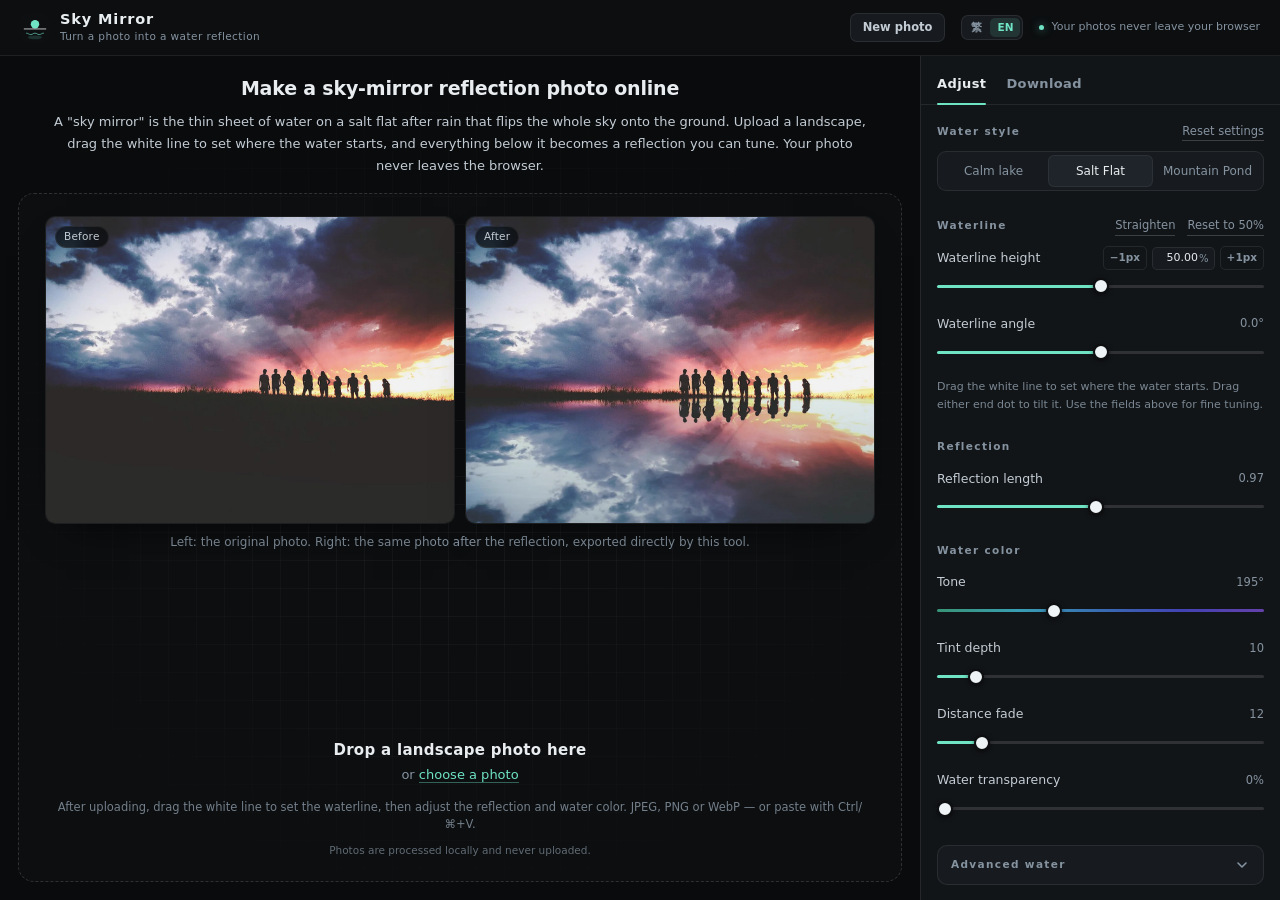
==== commit a1906f30: "feat(seo): 社群分享縮圖、結構化資料與首頁前後對照範例 - index.html 加上 canonical、OG/Twitter 卡片與 WebApplication JSON-LD，新增 " ====
--- a/index.html
+++ b/index.html
@@ -5,13 +5,53 @@
 <meta name="viewport" content="width=device-width, initial-scale=1, viewport-fit=cover">
 <meta name="theme-color" content="#0d0f11">
 <meta name="description" content="上傳風景照，拖一條白線決定水面位置，下半部就變成倒影，再下載成圖片。全程在瀏覽器完成，照片不會上傳。">
+<link rel="canonical" href="https://leoshome.github.io/sky_mirror_effect/">
+<meta property="og:type" content="website">
+<meta property="og:site_name" content="天空之鏡">
+<meta property="og:locale" content="zh_TW">
+<meta property="og:url" content="https://leoshome.github.io/sky_mirror_effect/">
+<meta property="og:title" content="天空之鏡 — 把風景照變成水面倒影">
+<meta property="og:description" content="上傳風景照，拖一條白線決定水面位置，下半部就變成倒影，再下載成圖片。全程在瀏覽器完成，照片不會上傳。">
+<meta property="og:image" content="https://leoshome.github.io/sky_mirror_effect/assets/og.jpg">
+<meta property="og:image:type" content="image/jpeg">
+<meta property="og:image:width" content="1200">
+<meta property="og:image:height" content="630">
+<meta property="og:image:alt" content="一群人站在草原稜線上的剪影，套用天空之鏡倒影效果後下半部變成鏡面水面">
+<meta name="twitter:card" content="summary_large_image">
+<meta name="twitter:title" content="天空之鏡 — 把風景照變成水面倒影">
+<meta name="twitter:description" content="上傳風景照，拖一條白線決定水面位置，下半部就變成倒影。照片不會上傳，全程在瀏覽器完成。">
+<meta name="twitter:image" content="https://leoshome.github.io/sky_mirror_effect/assets/og.jpg">
+<script type="application/ld+json">
+{
+  "@context": "https://schema.org",
+  "@type": "WebApplication",
+  "name": "天空之鏡",
+  "alternateName": "Sky Mirror",
+  "url": "https://leoshome.github.io/sky_mirror_effect/",
+  "description": "把風景照變成水面倒影的線上工具：拖一條白線決定水面位置，下半部即時變成倒影，可調倒影長度、水色與水波，並下載原像素圖片。照片不會上傳，全部在瀏覽器內完成。",
+  "applicationCategory": "MultimediaApplication",
+  "operatingSystem": "Any",
+  "browserRequirements": "需要 JavaScript 與 Canvas 2D",
+  "inLanguage": ["zh-Hant", "en"],
+  "isAccessibleForFree": true,
+  "offers": { "@type": "Offer", "price": "0", "priceCurrency": "TWD" },
+  "screenshot": "https://leoshome.github.io/sky_mirror_effect/assets/sample-after.webp",
+  "featureList": [
+    "拖曳水面線決定水面位置，可傾斜 ±89°",
+    "倒影長度、水色、水面透明度可調",
+    "三種水波風格：平靜湖水、鹽湖天空之鏡、山泉池塘",
+    "下載即裁切，輸出原像素不放大",
+    "純前端運算，照片不上傳"
+  ]
+}
+</script>
 <title>天空之鏡 — 把風景照變成水面倒影</title>
 <link rel="icon" href="assets/favicon.svg" type="image/svg+xml">
 <link rel="stylesheet" href="styles.css">
 </head>
 <body>
 
-<header class="topbar">
+<header class="topbar" id="top">
   <div class="brand">
     <img class="brand-mark" src="assets/favicon.svg" alt="" width="30" height="30">
     <div class="brand-text">
@@ -33,16 +73,34 @@
   <section class="stage" id="stage" aria-label="預覽區" data-i18n-aria="stageAria">
     <div class="stage-inner" id="stageInner">
 
+      <div class="empty-state" id="emptyState">
+        <div class="empty-head">
+          <h2 class="empty-title" data-i18n="exampleTitle">線上製作天空之鏡倒影照片</h2>
+          <p class="empty-body" data-i18n="exampleBody1">「天空之鏡」是鹽湖或雨後薄水把整片天空翻到地面的景象。上傳風景照、拖白線定出水面位置，線以下就變成倒影，可調倒影長度、水色與水波；照片不會上傳，全部在瀏覽器內完成。</p>
+        </div>
+
       <div class="dropzone" id="dropzone" role="button" tabindex="0" aria-label="上傳照片" data-i18n-aria="uploadAria">
-        <svg class="dz-icon" viewBox="0 0 48 48" fill="none" aria-hidden="true">
-          <rect x="5" y="9" width="38" height="30" rx="4" stroke="currentColor" stroke-width="1.6"/>
-          <circle cx="16" cy="19" r="3.2" stroke="currentColor" stroke-width="1.6"/>
-          <path d="M8 34l9.5-10 7.5 7.5L31 25l9 9" stroke="currentColor" stroke-width="1.6" stroke-linecap="round" stroke-linejoin="round"/>
-        </svg>
+        <figure class="dz-example">
+          <div class="dz-pair">
+            <div class="dz-shot">
+              <img src="assets/sample-before.webp" width="1280" height="960" loading="lazy" decoding="async"
+                   alt="十個人站在草原稜線上的剪影，天空布滿雲層，下半部是一片暗色草地，尚未套用倒影效果" data-i18n-alt="exampleBeforeAlt">
+              <span class="dz-tag" data-i18n="exampleTagBefore">原始</span>
+            </div>
+            <div class="dz-shot">
+              <img src="assets/sample-after.webp" width="1280" height="960" loading="lazy" decoding="async"
+                   alt="同一張剪影照片套用天空之鏡效果後，下半部變成鏡面水面，映出整片天空與每個人的倒影" data-i18n-alt="exampleAfterAlt">
+              <span class="dz-tag" data-i18n="exampleTagAfter">套用後</span>
+            </div>
+          </div>
+          <figcaption class="dz-caption" data-i18n="exampleCaption">左：原始照片。右：同一張照片套用倒影後的結果，由這個工具直接輸出。</figcaption>
+        </figure>
+
         <p class="dz-title" data-i18n="dzTitle">拖放風景照到這裡</p>
         <p class="dz-sub"><span data-i18n="dzOr">或</span> <span class="dz-link" data-i18n="dzChoose">選擇照片</span></p>
         <p class="dz-hint" data-i18n="dzHint">上傳後拖曳白線決定水面位置，再調整倒影與水色。支援 JPEG、PNG、WebP，也可直接貼上（Ctrl/⌘+V）。</p>
         <p class="dz-privacy" data-i18n="privacyShort">照片不會上傳，只在你的瀏覽器裡處理。</p>
+      </div>
       </div>
 
       <div class="canvas-frame" id="canvasFrame" hidden>
--- a/styles.css
+++ b/styles.css
@@ -212,15 +212,21 @@
   display: flex;
   align-items: center;
   justify-content: center;
-  padding: 26px;
+  padding: 18px;
 }
 
 /* 空白狀態 */
 
 .dropzone {
   position: relative;
-  width: min(520px, 100%);
-  padding: 44px 28px;
+  flex: 1 1 auto;
+  min-height: 0;
+  width: 100%;
+  container-type: size; /* 範例圖用 cqw 依框的實際寬度決定大小 */
+  display: flex;
+  flex-direction: column;
+  justify-content: center;
+  padding: 22px 26px;
   text-align: center;
   border: 1.5px dashed rgba(255, 255, 255, .14);
   border-radius: 16px;
@@ -234,11 +240,75 @@
   background: var(--accent-dim);
 }
 
-.dz-icon {
-  width: 44px;
-  height: 44px;
-  margin-bottom: 16px;
-  color: rgba(255, 255, 255, .34);
+/* 空白狀態裡的範例對照：一眼看到成品長什麼樣，點擊仍會穿透到 dropzone 開檔 */
+
+.dz-example {
+  flex: 1 1 auto;
+  min-height: 0;
+  display: flex;
+  flex-direction: column;
+  width: 100%;
+  max-width: 980px;
+  margin: 0 auto 22px;
+  pointer-events: none;
+}
+
+.dz-pair {
+  flex: 1 1 auto;
+  min-height: 0;
+  /* 對照圖以高度驅動寬度（圖是 4:3）。
+     上限 = 框寬扣掉內距與間隙後，單張圖在 4:3 下的高度；
+     框變窄時上限要跟著縮，否則寬度會被 max-width 夾住而壓扁圖片。
+     364px 是不支援 container query 時的退路（980 / 2 / (4/3)）。 */
+  max-height: 364px;
+  max-height: min(364px, calc((100cqw - 10px) * 0.375));
+  display: flex;
+  justify-content: center;
+  gap: 10px;
+}
+
+.dz-shot {
+  position: relative;
+  height: 100%;
+  aspect-ratio: 1280 / 960;
+  min-width: 0;
+  max-width: calc(50% - 5px);
+  border: 1px solid var(--line);
+  border-radius: 10px;
+  overflow: hidden;
+  background: #090b0d;
+  box-shadow: 0 18px 40px -22px rgba(0, 0, 0, .85);
+}
+
+.dz-shot img {
+  display: block;
+  width: 100%;
+  height: 100%;
+  object-fit: cover;
+}
+
+.dz-tag {
+  position: absolute;
+  top: 9px;
+  left: 9px;
+  padding: 2px 8px;
+  border-radius: 999px;
+  background: rgba(9, 11, 13, .74);
+  border: 1px solid var(--line);
+  color: var(--text-2);
+  font-size: 10.5px;
+  line-height: 1.5;
+  letter-spacing: .02em;
+  -webkit-backdrop-filter: blur(6px);
+  backdrop-filter: blur(6px);
+}
+
+.dz-caption {
+  flex: 0 0 auto;
+  margin: 9px 0 0;
+  color: var(--muted);
+  font-size: 12px;
+  line-height: 1.6;
 }
 
 .dz-title {
@@ -1203,3 +1273,55 @@
     scroll-behavior: auto !important;
   }
 }
+
+/* ---------- 空白狀態的說明文字 ---------- */
+
+.empty-state {
+  width: 100%;
+  height: 100%;
+  min-height: 0;
+  display: flex;
+  flex-direction: column;
+  gap: 16px;
+}
+
+.empty-head {
+  flex: 0 0 auto;
+  max-width: 820px;
+  margin: 0 auto;
+  text-align: center;
+}
+
+.empty-title {
+  margin: 0;
+  font-size: 19px;
+  font-weight: 650;
+  letter-spacing: -.01em;
+  color: var(--text);
+}
+
+.empty-body {
+  margin: 8px 0 0;
+  color: var(--text-2);
+  font-size: 13px;
+  line-height: 1.7;
+}
+
+@media (max-width: 600px) {
+  .empty-state { gap: 12px; }
+  .empty-title { font-size: 16px; }
+  .empty-body { margin-top: 6px; font-size: 12.5px; line-height: 1.65; }
+  .dropzone { padding: 16px 14px; }
+  .dz-example { margin-bottom: 16px; }
+  .dz-pair { gap: 7px; max-height: min(364px, calc((100cqw - 7px) * 0.375)); }
+  .dz-shot { border-radius: 8px; }
+  .dz-tag { top: 6px; left: 6px; padding: 1px 6px; font-size: 9.5px; }
+  .dz-caption { margin-top: 7px; font-size: 11px; }
+  .dz-title { font-size: 14px; }
+  .dz-hint { margin-top: 10px; font-size: 11px; }
+}
+
+/* 手機底部面板是 fixed，空白狀態尾端要讓開，否則被面板蓋住 */
+@media (max-width: 899px) {
+  .empty-state { padding-bottom: calc(96px + env(safe-area-inset-bottom)); }
+}
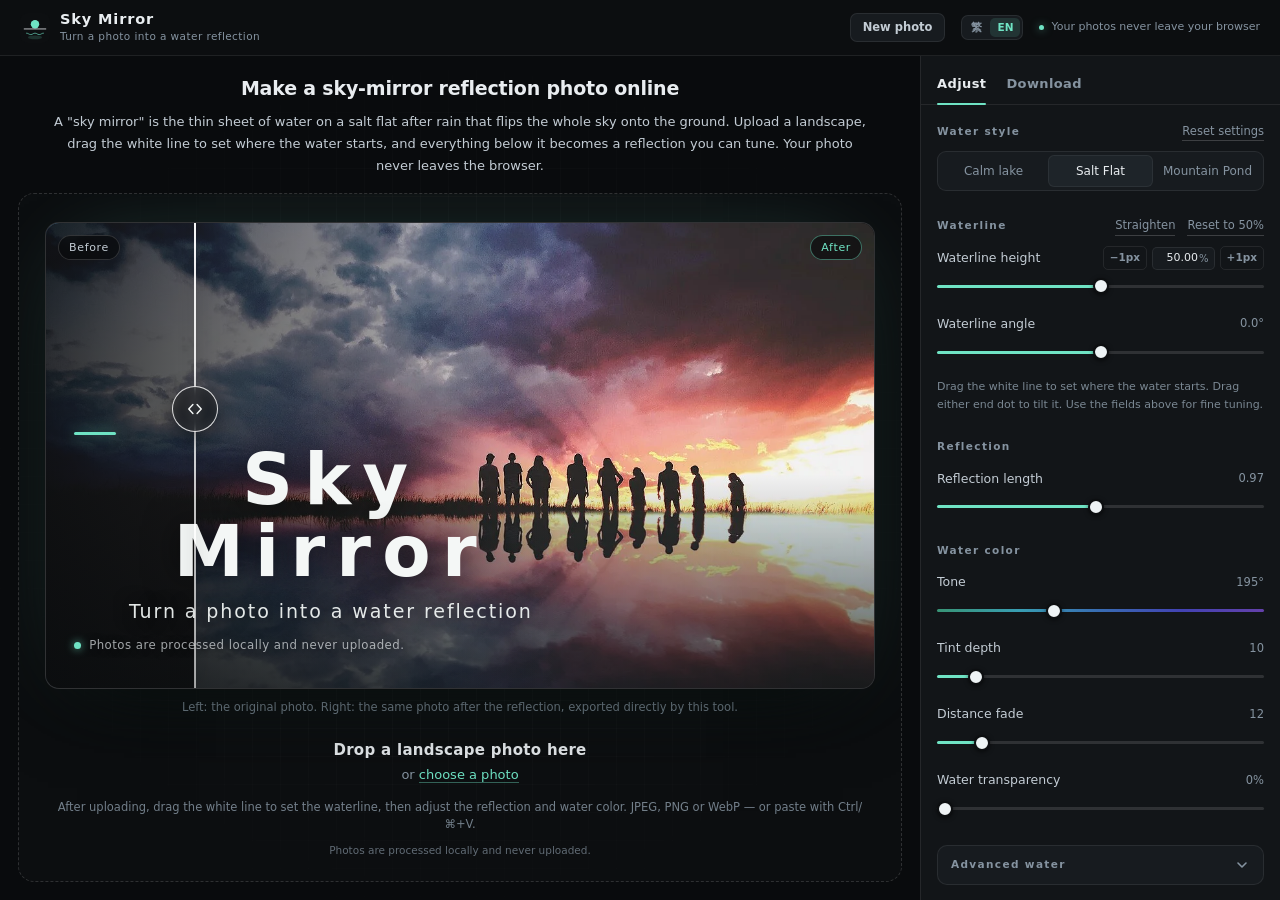
==== commit aae70765: "feat(home): 首頁改成可拖曳的前後對比主視覺 載入時分隔線由右往左自動擦除一次，停在 50% 做左右對照；桌面上可隨滑鼠即時對比，觸控可拖曳中間把手，並支援 prefers-reduced-" ====
--- a/index.html
+++ b/index.html
@@ -81,16 +81,28 @@
 
       <div class="dropzone" id="dropzone" role="button" tabindex="0" aria-label="上傳照片" data-i18n-aria="uploadAria">
         <figure class="dz-example">
-          <div class="dz-pair">
-            <div class="dz-shot">
-              <img src="assets/sample-before.webp" width="1280" height="960" loading="lazy" decoding="async"
-                   alt="十個人站在草原稜線上的剪影，天空布滿雲層，下半部是一片暗色草地，尚未套用倒影效果" data-i18n-alt="exampleBeforeAlt">
-              <span class="dz-tag" data-i18n="exampleTagBefore">原始</span>
-            </div>
-            <div class="dz-shot">
-              <img src="assets/sample-after.webp" width="1280" height="960" loading="lazy" decoding="async"
-                   alt="同一張剪影照片套用天空之鏡效果後，下半部變成鏡面水面，映出整片天空與每個人的倒影" data-i18n-alt="exampleAfterAlt">
-              <span class="dz-tag" data-i18n="exampleTagAfter">套用後</span>
+          <div class="dz-hero" id="dzHero">
+            <img class="dz-hero-img" src="assets/sample-after.webp" width="1280" height="960"
+                 fetchpriority="high" decoding="async"
+                 alt="同一張剪影照片套用天空之鏡效果後，下半部變成鏡面水面，映出整片天空與每個人的倒影" data-i18n-alt="exampleAfterAlt">
+            <img class="dz-hero-img dz-hero-before" src="assets/sample-before.webp" width="1280" height="960"
+                 fetchpriority="high" decoding="async"
+                 alt="十個人站在草原稜線上的剪影，天空布滿雲層，下半部是一片暗色草地，尚未套用倒影效果" data-i18n-alt="exampleBeforeAlt">
+            <div class="dz-hero-scrim" aria-hidden="true"></div>
+            <div class="dz-hero-copy">
+              <p class="dz-hero-title" data-i18n="appName">天空之鏡</p>
+              <p class="dz-hero-tagline" data-i18n="tagline">把風景照變成水面倒影</p>
+              <p class="dz-hero-privacy"><span class="dz-hero-dot" aria-hidden="true"></span><span data-i18n="privacyShort">照片不會上傳，只在你的瀏覽器裡處理。</span></p>
+            </div>
+            <span class="dz-tag dz-tag--before" data-i18n="exampleTagBefore">原始</span>
+            <span class="dz-tag dz-tag--after" data-i18n="exampleTagAfter">套用後</span>
+            <div class="dz-divider" aria-hidden="true">
+              <span class="dz-divider-handle">
+                <svg viewBox="0 0 24 24" width="20" height="20" fill="none" aria-hidden="true">
+                  <path d="M9.5 6.5 4.5 12l5 5.5" stroke="currentColor" stroke-width="1.7" stroke-linecap="round" stroke-linejoin="round"/>
+                  <path d="M14.5 6.5 19.5 12l-5 5.5" stroke="currentColor" stroke-width="1.7" stroke-linecap="round" stroke-linejoin="round"/>
+                </svg>
+              </span>
             </div>
           </div>
           <figcaption class="dz-caption" data-i18n="exampleCaption">左：原始照片。右：同一張照片套用倒影後的結果，由這個工具直接輸出。</figcaption>
@@ -288,5 +300,121 @@
 
 <script src="render.js"></script>
 <script src="app.js"></script>
+<script>
+/* 首頁主視覺：一進站由左往右擦除一次，示範前後差異；桌面上之後可隨滑鼠移動對比。
+   指標監聽掛在 #dropzone（不是 hero），點擊仍會冒泡到 dropzone 開啟檔案選擇器。 */
+(function () {
+  'use strict';
+  var dropzone = document.getElementById('dropzone');
+  var hero = document.getElementById('dzHero');
+  if (!dropzone || !hero) return;
+
+  var reduceMotion = window.matchMedia('(prefers-reduced-motion: reduce)');
+  var rafId = 0;
+  var tracking = false;
+
+  function setSplit(pct) {
+    var v = Math.max(0, Math.min(100, pct));
+    hero.style.setProperty('--split', v.toFixed(2) + '%');
+  }
+
+  function easeInOut(u) {
+    return u < 0.5 ? 2 * u * u : 1 - Math.pow(-2 * u + 2, 2) / 2;
+  }
+
+  /* 100% → 0%（分隔線由右往左），再柔和回到 50% 停在左右對照 */
+  function sweep() {
+    if (reduceMotion.matches) { setSplit(50); return; }
+    var travel = 1500;
+    var settle = 420;
+    var t0 = null;
+    hero.classList.add('is-sweeping');
+    setSplit(100);
+    function frame(ts) {
+      if (t0 == null) t0 = ts;
+      var t = ts - t0;
+      if (t <= travel) {
+        setSplit(100 - easeInOut(t / travel) * 100);
+        rafId = requestAnimationFrame(frame);
+        return;
+      }
+      var u = Math.min(1, (t - travel) / settle);
+      setSplit(easeInOut(u) * 50);
+      if (u < 1) { rafId = requestAnimationFrame(frame); return; }
+      rafId = 0;
+      hero.classList.remove('is-sweeping');
+    }
+    rafId = requestAnimationFrame(frame);
+  }
+
+  function stopSweep() {
+    if (!rafId) return;
+    cancelAnimationFrame(rafId);
+    rafId = 0;
+    hero.classList.remove('is-sweeping');
+  }
+
+  /* 桌面：指標一移動就接手，改成跟隨滑鼠 */
+  dropzone.addEventListener('pointermove', function (e) {
+    if (e.pointerType === 'touch') return;
+    var rect = hero.getBoundingClientRect();
+    if (!rect.width) return;
+    stopSweep();
+    tracking = true;
+    hero.classList.add('is-scrubbing');
+    if (!rafId) {
+      var x = ((e.clientX - rect.left) / rect.width) * 100;
+      rafId = requestAnimationFrame(function () {
+        rafId = 0;
+        setSplit(x);
+      });
+    }
+  });
+
+  dropzone.addEventListener('pointerleave', function () {
+    if (!tracking) return;
+    tracking = false;
+    hero.classList.remove('is-scrubbing');
+    setSplit(50);
+  });
+
+  /* 手機沒有 hover：直接拖分隔線把手來對比，點其他地方仍會開檔 */
+  var handle = hero.querySelector('.dz-divider-handle');
+  if (handle) {
+    var dragging = false;
+
+    handle.addEventListener('pointerdown', function (e) {
+      dragging = true;
+      stopSweep();
+      tracking = false;
+      hero.classList.add('is-scrubbing');
+      try { handle.setPointerCapture(e.pointerId); } catch (err) { /* 合成事件沒有真實 pointerId */ }
+      e.preventDefault();
+    });
+
+    handle.addEventListener('pointermove', function (e) {
+      if (!dragging) return;
+      var rect = hero.getBoundingClientRect();
+      if (!rect.width) return;
+      setSplit(((e.clientX - rect.left) / rect.width) * 100);
+      e.preventDefault();
+    });
+
+    function endDrag() {
+      if (!dragging) return;
+      dragging = false;
+      hero.classList.remove('is-scrubbing');
+    }
+
+    handle.addEventListener('pointerup', endDrag);
+    handle.addEventListener('pointercancel', endDrag);
+
+    /* 拖曳結束的 click 不要冒泡到 dropzone，否則會跳出選檔視窗 */
+    handle.addEventListener('click', function (e) { e.stopPropagation(); });
+  }
+
+  sweep();
+})();
+</script>
 </body>
 </html>
--- a/styles.css
+++ b/styles.css
@@ -56,8 +56,8 @@
 /* ---------- 頂部 ---------- */
 
 .topbar {
-  flex: 0 0 var(--header-h);
-  height: var(--header-h);
+  flex: 0 0 auto;
+  min-height: var(--header-h);
   display: flex;
   align-items: center;
   justify-content: space-between;
@@ -225,7 +225,9 @@
   container-type: size; /* 範例圖用 cqw 依框的實際寬度決定大小 */
   display: flex;
   flex-direction: column;
-  justify-content: center;
+  justify-content: safe center; /* 內容超出時不要裁掉頂端 */
+  overflow-y: auto;
+  overscroll-behavior: contain;
   padding: 22px 26px;
   text-align: center;
   border: 1.5px dashed rgba(255, 255, 255, .14);
@@ -240,75 +242,205 @@
   background: var(--accent-dim);
 }
 
-/* 空白狀態裡的範例對照：一眼看到成品長什麼樣，點擊仍會穿透到 dropzone 開檔 */
+/* 空白狀態裡的主視覺「天空之鏡」：寬幅前後對比擦除，一進站就看得到成品長什麼樣。
+   點擊仍會冒泡到 dropzone 開檔（整塊 pointer-events: none）。 */
 
 .dz-example {
   flex: 1 1 auto;
   min-height: 0;
   display: flex;
   flex-direction: column;
+  justify-content: center;
   width: 100%;
-  max-width: 980px;
-  margin: 0 auto 22px;
+  max-width: 1120px;
+  margin: 0 auto 16px;
   pointer-events: none;
 }
 
-.dz-pair {
-  flex: 1 1 auto;
-  min-height: 0;
-  /* 對照圖以高度驅動寬度（圖是 4:3）。
-     上限 = 框寬扣掉內距與間隙後，單張圖在 4:3 下的高度；
-     框變窄時上限要跟著縮，否則寬度會被 max-width 夾住而壓扁圖片。
-     364px 是不支援 container query 時的退路（980 / 2 / (4/3)）。 */
-  max-height: 364px;
-  max-height: min(364px, calc((100cqw - 10px) * 0.375));
-  display: flex;
-  justify-content: center;
-  gap: 10px;
-}
-
-.dz-shot {
+.dz-hero {
+  --split: 50%;
   position: relative;
-  height: 100%;
-  aspect-ratio: 1280 / 960;
-  min-width: 0;
-  max-width: calc(50% - 5px);
-  border: 1px solid var(--line);
-  border-radius: 10px;
+  align-self: center;
+  /* 自己的寬度也當容器：標題字級跟著主視覺縮放，窄視窗才不會折成兩行 */
+  container-type: inline-size;
+  /* 寬度由「框高扣掉下方文字列」反推，維持 16:9：短視窗不會溢出，也不會把拖放提示擠出畫面 */
+  width: min(100%, 1120px);
+  width: min(100%, 1120px, calc(max(220px, 100cqh - 150px) * 1.7778));
+  aspect-ratio: 16 / 9;
+  border-radius: 14px;
   overflow: hidden;
+  border: 1px solid rgba(255, 255, 255, .16);
   background: #090b0d;
-  box-shadow: 0 18px 40px -22px rgba(0, 0, 0, .85);
-}
-
-.dz-shot img {
-  display: block;
+  box-shadow:
+    0 34px 80px -32px rgba(0, 0, 0, .9),
+    0 0 90px -34px rgba(111, 227, 196, .28);
+  isolation: isolate;
+}
+
+.dz-hero-img {
+  position: absolute;
+  inset: 0;
   width: 100%;
   height: 100%;
   object-fit: cover;
+  object-position: 50% 50%;
+  pointer-events: none;
+  user-select: none;
+  -webkit-user-drag: none;
+}
+
+/* 左側「原始」蓋在上面，右側「套用後」是底圖；--split 控制擦除位置 */
+.dz-hero-before {
+  clip-path: inset(0 calc(100% - var(--split)) 0 0);
+  transition: clip-path .55s var(--ease);
+}
+
+.dz-hero-scrim {
+  position: absolute;
+  inset: 0;
+  pointer-events: none;
+  background:
+    linear-gradient(90deg, rgba(9, 11, 13, .82) 0%, rgba(9, 11, 13, .46) 34%, rgba(9, 11, 13, 0) 62%),
+    linear-gradient(0deg, rgba(9, 11, 13, .62) 0%, rgba(9, 11, 13, 0) 46%);
+}
+
+.dz-hero-copy {
+  position: absolute;
+  left: clamp(16px, 3.4cqw, 40px);
+  bottom: clamp(14px, 4cqw, 34px);
+  max-width: min(62%, 540px);
+  pointer-events: none;
+}
+
+.dz-hero-title {
+  margin: 0;
+  font-size: clamp(2.1rem, 9.4cqw, 4.4rem);
+  line-height: 1.02;
+  font-weight: 800;
+  letter-spacing: .16em;
+  color: #f4f7f6;
+  text-shadow: 0 2px 34px rgba(0, 0, 0, .55);
+}
+
+.dz-hero-title::before {
+  content: "";
+  display: block;
+  width: clamp(34px, 5cqw, 54px);
+  height: 3px;
+  margin-bottom: clamp(8px, 1.2cqw, 14px);
+  border-radius: 2px;
+  background: var(--accent);
+  box-shadow: 0 0 14px rgba(111, 227, 196, .55);
+}
+
+.dz-hero-tagline {
+  margin: clamp(6px, 1cqw, 12px) 0 0;
+  font-size: clamp(.8rem, 2.3cqw, 1.22rem);
+  font-weight: 500;
+  letter-spacing: .1em;
+  color: rgba(240, 244, 243, .94);
+  text-shadow: 0 1px 18px rgba(0, 0, 0, .5);
+}
+
+.dz-hero-privacy {
+  display: flex;
+  align-items: center;
+  gap: 8px;
+  margin: clamp(8px, 1.4cqw, 14px) 0 0;
+  font-size: clamp(.56rem, 1.42cqw, .74rem);
+  letter-spacing: .04em;
+  color: rgba(233, 237, 240, .68);
+  text-shadow: 0 1px 10px rgba(0, 0, 0, .45);
+}
+
+.dz-hero-dot {
+  flex: 0 0 auto;
+  width: 7px;
+  height: 7px;
+  border-radius: 50%;
+  background: var(--accent);
+  box-shadow: 0 0 8px rgba(111, 227, 196, .8);
 }
 
 .dz-tag {
   position: absolute;
-  top: 9px;
-  left: 9px;
-  padding: 2px 8px;
+  top: 12px;
+  z-index: 2;
+  max-width: calc(50% - 18px);
+  overflow: hidden;
+  text-overflow: ellipsis;
+  white-space: nowrap;
+  padding: 3px 10px;
   border-radius: 999px;
-  background: rgba(9, 11, 13, .74);
-  border: 1px solid var(--line);
+  background: rgba(9, 11, 13, .68);
+  border: 1px solid var(--line-strong);
   color: var(--text-2);
-  font-size: 10.5px;
-  line-height: 1.5;
-  letter-spacing: .02em;
+  font-size: .6875rem;
+  line-height: 1.55;
+  letter-spacing: .06em;
   -webkit-backdrop-filter: blur(6px);
   backdrop-filter: blur(6px);
+  pointer-events: none;
+}
+
+.dz-tag--before { left: 12px; }
+
+.dz-tag--after {
+  right: 12px;
+  color: var(--accent);
+  border-color: rgba(111, 227, 196, .45);
+}
+
+.dz-divider {
+  position: absolute;
+  top: 0;
+  bottom: 0;
+  left: var(--split);
+  z-index: 2;
+  width: 2px;
+  transform: translateX(-1px);
+  background: linear-gradient(180deg, rgba(255, 255, 255, .96), rgba(255, 255, 255, .6));
+  box-shadow: 0 0 20px rgba(0, 0, 0, .55);
+  transition: left .55s var(--ease);
+  pointer-events: none;
+}
+
+.dz-divider-handle {
+  position: absolute;
+  top: 40%;
+  left: 50%;
+  width: 46px;
+  height: 46px;
+  transform: translate(-50%, -50%);
+  display: grid;
+  place-items: center;
+  border-radius: 50%;
+  color: #f4f7f6;
+  background: rgba(9, 11, 13, .52);
+  border: 1.5px solid rgba(255, 255, 255, .85);
+  -webkit-backdrop-filter: blur(6px);
+  backdrop-filter: blur(6px);
+  box-shadow: 0 6px 22px rgba(0, 0, 0, .45), inset 0 0 12px rgba(255, 255, 255, .08);
+  pointer-events: auto;
+  touch-action: none;
+  cursor: ew-resize;
+}
+
+/* 進場掃描與滑鼠跟隨時要即時跟手，不要疊加 CSS 緩動 */
+.dz-hero.is-sweeping .dz-hero-before,
+.dz-hero.is-sweeping .dz-divider,
+.dz-hero.is-scrubbing .dz-hero-before,
+.dz-hero.is-scrubbing .dz-divider {
+  transition: none;
 }
 
 .dz-caption {
   flex: 0 0 auto;
-  margin: 9px 0 0;
-  color: var(--muted);
-  font-size: 12px;
-  line-height: 1.6;
+  margin: 10px 0 0;
+  color: var(--muted);
+  font-size: .72rem;
+  line-height: 1.55;
+  text-align: center;
 }
 
 .dz-title {
@@ -1311,16 +1443,35 @@
   .empty-state { gap: 12px; }
   .empty-title { font-size: 16px; }
   .empty-body { margin-top: 6px; font-size: 12.5px; line-height: 1.65; }
-  .dropzone { padding: 16px 14px; }
-  .dz-example { margin-bottom: 16px; }
-  .dz-pair { gap: 7px; max-height: min(364px, calc((100cqw - 7px) * 0.375)); }
-  .dz-shot { border-radius: 8px; }
-  .dz-tag { top: 6px; left: 6px; padding: 1px 6px; font-size: 9.5px; }
+  .dropzone { padding: 14px 12px; }
+  .dz-example { margin-bottom: 12px; }
+  .dz-hero { aspect-ratio: 16 / 10; border-radius: 12px; }
+  .dz-hero-copy { left: 14px; bottom: 12px; max-width: 88%; }
+  .dz-hero-title { letter-spacing: .1em; }
+  .dz-hero-tagline { letter-spacing: .05em; }
+  .dz-tag { top: 8px; padding: 1px 7px; font-size: 9.5px; }
+  .dz-tag--before { left: 8px; }
+  .dz-tag--after { right: 8px; }
+  .dz-divider-handle { width: 38px; height: 38px; top: 30%; }
   .dz-caption { margin-top: 7px; font-size: 11px; }
   .dz-title { font-size: 14px; }
   .dz-hint { margin-top: 10px; font-size: 11px; }
 }
 
+/* 短視窗（例如 1280×620 的筆電）：壓縮說明文字，讓主視覺與「拖放風景照到這裡」都留在畫面內 */
+@media (min-width: 900px) and (max-height: 720px) {
+  .dropzone { padding-top: 12px; padding-bottom: 12px; }
+  .empty-body {
+    display: -webkit-box;
+    -webkit-line-clamp: 2;
+    -webkit-box-orient: vertical;
+    overflow: hidden;
+  }
+  .dz-example { margin-bottom: 10px; }
+  .dz-caption { margin-top: 6px; }
+  .dz-hint { margin-top: 8px; }
+}
+
 /* 手機底部面板是 fixed，空白狀態尾端要讓開，否則被面板蓋住 */
 @media (max-width: 899px) {
   .empty-state { padding-bottom: calc(96px + env(safe-area-inset-bottom)); }
